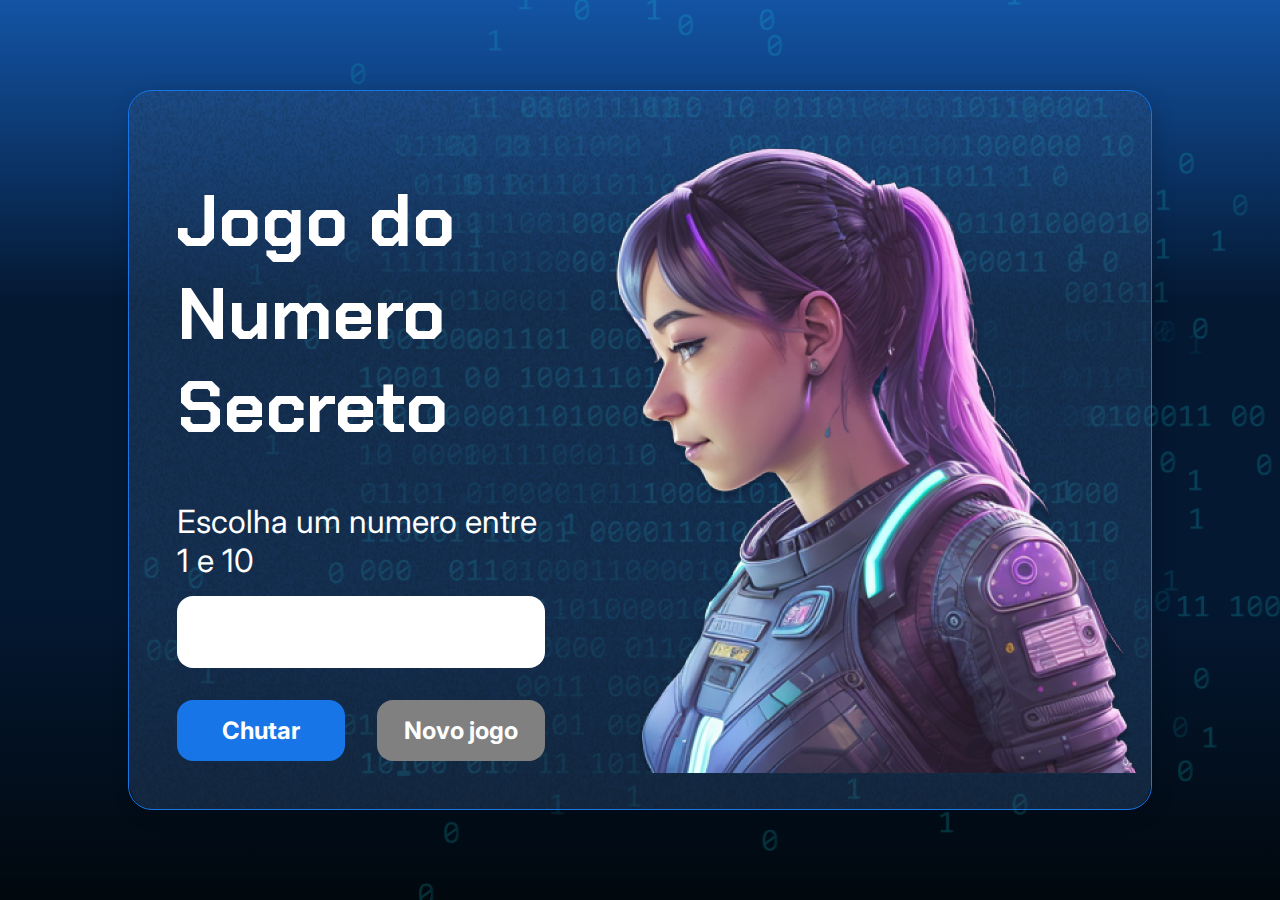
==== js-curso-2-aula_-/index.html @ 16fa4ee9 "desafio 1 e 2 e aula do curso" ====
<!DOCTYPE html>
<html lang="pt-br">

<head>
    <meta charset="UTF-8">
    <meta name="viewport" content="width=device-width, initial-scale=1.0">
    <script src="https://code.responsivevoice.org/responsivevoice.js"></script>
    <link rel="preconnect" href="https://fonts.googleapis.com">
    <link rel="preconnect" href="https://fonts.gstatic.com" crossorigin>
    <link href="https://fonts.googleapis.com/css2?family=Chakra+Petch:wght@700&family=Inter:wght@400;700&display=swap"
        rel="stylesheet">
    <link rel="stylesheet" href="style.css">
    <title>JS Game</title>
</head>

<body>

    <div class="container">
        <div class="container__conteudo">
            <div class="container__informacoes">
                <div class="container__texto">
                    <h1></h1>
                    <p class="texto__paragrafo"></p>
                    <k class="texto__paragrafo"></k>
                </div>
                <input type="number" min="1" max="10" class="container__input">
                <div class="chute container__botoes">
                    <button onclick="verificarChute()" class="container__botao">Chutar</button>
                    <button onclick="ReiniciarJogo()" id="reiniciar" class="container__botao" disabled>Novo jogo</button>
                </div>
            </div>
            <img src="./img/ia.png" alt="Uma pessoa olhando para a esquerda" class="container__imagem-pessoa" />
        </div>
    </div>




    <script src="app.js" defer></script>
</body>

</html>
---- js-curso-2-aula_-/style.css ----
* {
    box-sizing: border-box;
    margin: 0;
    padding: 0;
    color: white;
}

body {
    background: linear-gradient(#1354A5 0%, #041832 33.33%, #041832 66.67%, #01080E 100%);
    height: 100vh;
    display: flex;
    align-items: center;
    justify-content: center;
}


body::before {
    background-image: url("img/code.png");
    background-repeat: no-repeat;
    background-position: right;
    content: "";
    display: block;
    position: absolute;
    width: 100%;
    height: 100%;
    opacity: 0.4;
}

.container {
    width: 80%;
    height: 80%;
    display: flex;
    align-items: center;
    justify-content: space-between;
    border-radius: 24px;
    border: 1px solid #1875E8;
    box-shadow: 4px 4px 20px 0px rgba(1, 8, 14, 0.15);
    background-image: url("img/Ruido.png");
    background-size: 100% 100%;
    position: relative;
}


.container__conteudo {
    display: flex;
    align-items: center;
    position: absolute;
    bottom: 0;
}

.container__informacoes {
    flex: 1;
    padding: 3rem;
}

.container__botao {
    border-radius: 16px;
    background: #1875E8;
    padding: 16px 24px;
    width: 100%;
    font-size: 24px;
    font-weight: 700;
    border: none;
    margin-top: 2rem;
}

.container__texto {
    margin: 16px 0 16px 0;
}

.container__texto-azul {
    color: #1875E8;
}

.container__input {
    width: 100%;
    height: 72px;
    border-radius: 16px;
    background-color: #FFF;
    border: none;
    color: #1875E8;
    padding: 2rem;
    font-size: 24px;
    font-weight: 700;
    font-family: 'Inter', sans-serif;
}

.container__botoes {
    display: flex;
    gap: 2em;
}

h1 {
    font-family: 'Chakra Petch', sans-serif;
    font-size: 72px;
    padding-bottom: 3rem;
}

p,
button {
    font-family: 'Inter', sans-serif;
}

.texto__paragrafo {
    font-size: 32px;
    font-weight: 400;
}

button:disabled {
    background-color: gray;
}

@media screen and (max-width: 1250px) {

    h1 {
        font-size: 50px;
    }

    .container__botao {
        font-size: 16px;
    }


    .texto__paragrafo {
        font-size: 24px;
    }

    .container__imagem-pessoa {
        display: none;
    }

    .container__conteudo {
        display: block;
        position: inherit;
    }

    .container__informacoes {
        padding: 1rem
    }
}
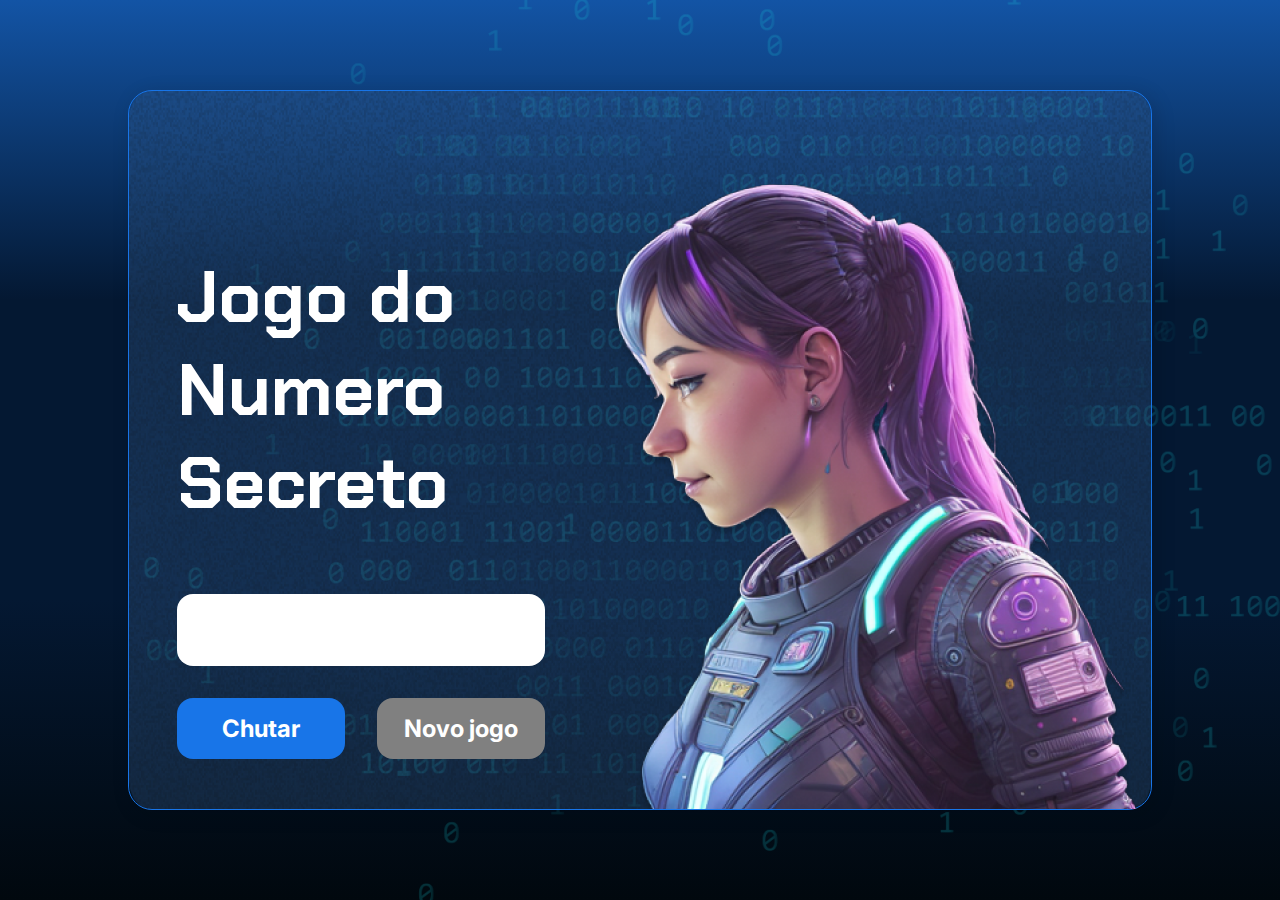
==== commit 90c9b8ee: "voz alternativa" ====
--- a/js-curso-2-aula_-/index.html
+++ b/js-curso-2-aula_-/index.html
@@ -21,21 +21,16 @@
                 <div class="container__texto">
                     <h1></h1>
                     <p class="texto__paragrafo"></p>
-                    <k class="texto__paragrafo"></k>
                 </div>
                 <input type="number" min="1" max="10" class="container__input">
                 <div class="chute container__botoes">
                     <button onclick="verificarChute()" class="container__botao">Chutar</button>
-                    <button onclick="ReiniciarJogo()" id="reiniciar" class="container__botao" disabled>Novo jogo</button>
+                    <button onclick="reiniciarJogo()" id="reiniciar" class="container__botao" disabled>Novo jogo</button>
                 </div>
             </div>
             <img src="./img/ia.png" alt="Uma pessoa olhando para a esquerda" class="container__imagem-pessoa" />
         </div>
     </div>
-
-
-
-
     <script src="app.js" defer></script>
 </body>
 
